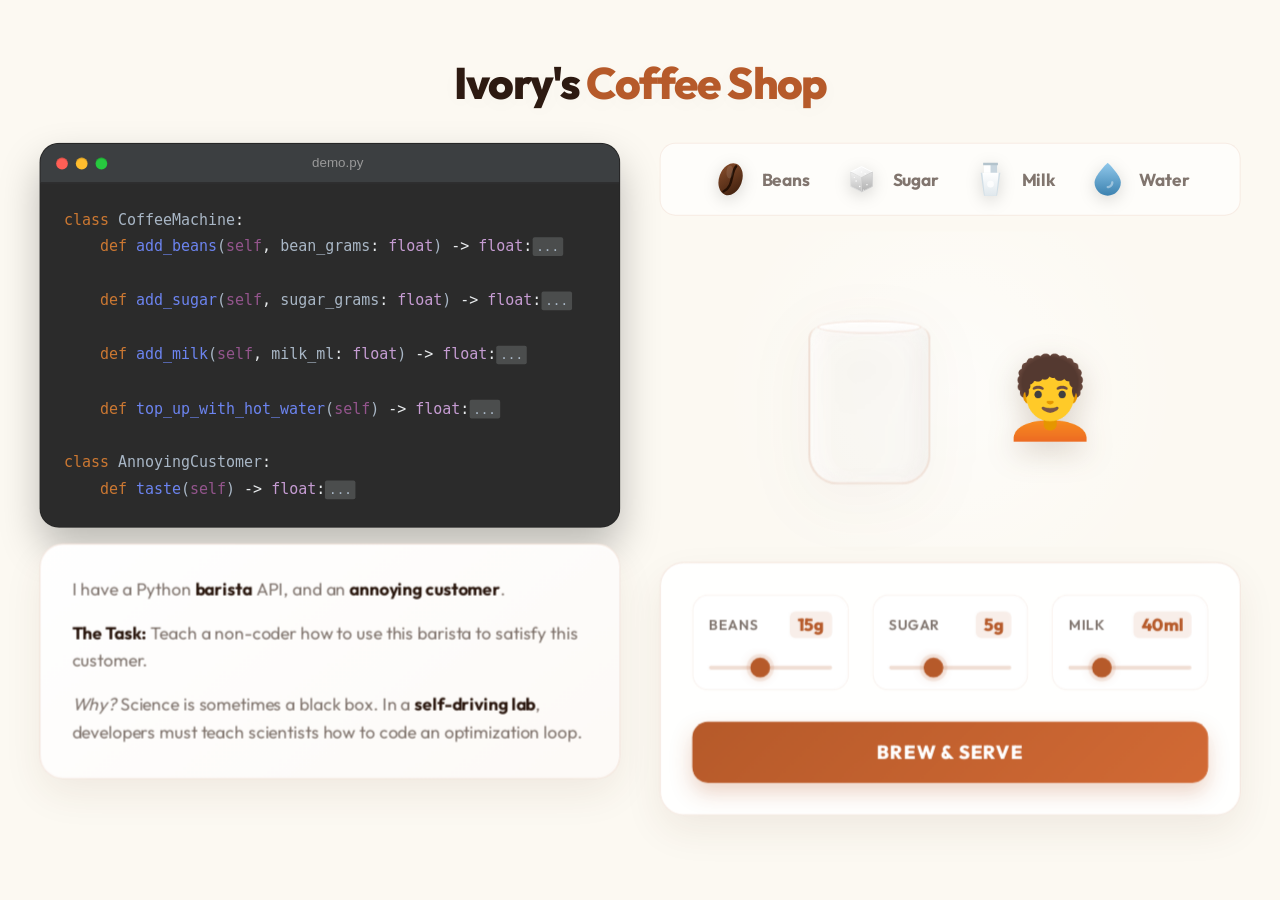
==== index.html @ 4c49ee83 "Convert to static web app for GitHub Pages" ====
<!DOCTYPE html>
<html lang="en">

<head>
    <meta charset="UTF-8">
    <meta name="viewport" content="width=device-width, initial-scale=1.0">
    <title>IvoryOS | Coffee Shop Demo</title>
    <link
        href="https://fonts.googleapis.com/css2?family=Outfit:wght@300;400;600;800&family=JetBrains+Mono:wght@400;700&display=swap"
        rel="stylesheet">
    <link rel="stylesheet" href="./static/css/style.css">
</head>

<body>
    <div class="app-shell">
        <header class="app-header">
            <h1>Ivory's <span>Coffee Shop</span></h1>
        </header>

        <div class="main-content">
            <!-- Left Side: Code & Context -->
            <div class="left-col">
                <div class="code-card">
                    <div class="pycharm-header">
                        <div class="dots"><span class="dot close"></span><span class="dot min"></span><span
                                class="dot max"></span></div>
                        <div class="title">demo.py</div>
                    </div>
                    <div class="pycharm-window">
                        <pre><code><span class="keyword">class</span> <span class="classname">CoffeeMachine</span><span class="punct">:</span>
    <span class="keyword">def</span> <span class="method">add_beans</span>(<span class="self">self</span><span class="punct">,</span> <span class="property">bean_grams</span><span class="punct">:</span> <span class="type">float</span>) <span class="punct">-&gt;</span> <span class="type">float</span><span class="punct">:</span><span class="folded">...</span>
    
    <span class="keyword">def</span> <span class="method">add_sugar</span>(<span class="self">self</span><span class="punct">,</span> <span class="property">sugar_grams</span><span class="punct">:</span> <span class="type">float</span>) <span class="punct">-&gt;</span> <span class="type">float</span><span class="punct">:</span><span class="folded">...</span>
    
    <span class="keyword">def</span> <span class="method">add_milk</span>(<span class="self">self</span><span class="punct">,</span> <span class="property">milk_ml</span><span class="punct">:</span> <span class="type">float</span>) <span class="punct">-&gt;</span> <span class="type">float</span><span class="punct">:</span><span class="folded">...</span>
    
    <span class="keyword">def</span> <span class="method">top_up_with_hot_water</span>(<span class="self">self</span>) <span class="punct">-&gt;</span> <span class="type">float</span><span class="punct">:</span><span class="folded">...</span>

<span class="keyword">class</span> <span class="classname">AnnoyingCustomer</span><span class="punct">:</span>
    <span class="keyword">def</span> <span class="method">taste</span>(<span class="self">self</span>) <span class="punct">-&gt;</span> <span class="type">float</span><span class="punct">:</span><span class="folded">...</span></code></pre>
                    </div>
                </div>

                <div class="task-description card">
                    <p>I have a Python <strong>barista</strong> API, and an <strong>annoying customer</strong>.</p>
                    <p><strong>The Task:</strong> Teach a non-coder how to use this barista to satisfy this customer.
                    </p>
                    <p><em>Why?</em> Science is sometimes a black box. In a <strong>self-driving lab</strong>,
                        developers must teach scientists how to code an optimization loop.</p>
                </div>
            </div>

            <!-- Right Side: Visualization & Sliders -->
            <div class="right-col">
                <!-- Legend Moved to Top -->
                <div class="legend">
                    <div class="legend-item"><img src="./static/img/coffee_bean.svg" class="legend-icon"
                            alt="Beans"> <span>Beans</span></div>
                    <div class="legend-item"><img src="./static/img/sugar_cube.svg" class="legend-icon"
                            alt="Sugar"> <span>Sugar</span></div>
                    <div class="legend-item"><img src="./static/img/milk.svg" class="legend-icon"
                            alt="Milk"> <span>Milk</span></div>
                    <div class="legend-item"><img src="./static/img/water.svg" class="legend-icon"
                            alt="Water"> <span>Water</span></div>
                </div>

                <div class="stage-card">
                    <div class="stage-content">
                        <!-- Mug -->
                        <div class="coffee-glass">
                            <div class="glass-rim"></div>
                            <div class="glass-body">
                                <div class="layers" id="layersContainer">
                                    <div class="layer layer-water" id="layerWater"></div>
                                    <div class="layer layer-milk" id="layerMilk"></div>
                                    <div class="layer layer-beans" id="layerBeans"></div>
                                    <div class="layer layer-sugar" id="layerSugar"></div>
                                </div>
                                <div class="mixed-liquid" id="mixedLiquid"></div>
                            </div>
                        </div>

                        <!-- Customer -->
                        <div class="customer-col">
                            <div class="speech-bubble" id="scoreBadge">SCORE: --</div>
                            <div class="avatar">🧑‍🦱</div>
                        </div>
                    </div>
                </div>

                <div class="sliders-card card">
                    <div class="sliders-grid">
                        <div class="slider-group">
                            <div class="slider-head">
                                <span class="label">Beans</span>
                                <output id="valBeans">15g</output>
                            </div>
                            <input type="range" id="inputBeans" min="5" max="30" step="1" value="15">
                        </div>
                        <div class="slider-group">
                            <div class="slider-head">
                                <span class="label">Sugar</span>
                                <output id="valSugar">5g</output>
                            </div>
                            <input type="range" id="inputSugar" min="0" max="15" step="1" value="5">
                        </div>
                        <div class="slider-group">
                            <div class="slider-head">
                                <span class="label">Milk</span>
                                <output id="valMilk">40ml</output>
                            </div>
                            <input type="range" id="inputMilk" min="0" max="180" step="1" value="40">
                        </div>
                    </div>
                    <button id="stepBtn" class="primary-btn">Brew & Serve</button>
                </div>
            </div>
        </div>
    </div>

    <script src="./static/js/main.js"></script>
</body>

</html>
---- static/css/style.css ----
@import url('https://fonts.googleapis.com/css2?family=Outfit:wght@300;400;600;800&family=JetBrains+Mono:wght@400;700&display=swap');

:root {
    --bg-main: #fcf9f2;
    --text-main: #2d1a11;
    --text-muted: rgba(45, 26, 17, 0.6);
    --card-bg: rgba(255, 255, 255, 0.9);
    --card-border: rgba(182, 90, 42, 0.15);
    --accent: #b65a2a;
    --accent-hover: #d26a35;
    --accent-glow: rgba(182, 90, 42, 0.3);
    
    --water: linear-gradient(180deg, rgba(200, 230, 250, 0.6), rgba(160, 210, 235, 0.8));
    --milk: linear-gradient(180deg, rgba(250, 245, 240, 0.98), rgba(240, 230, 220, 0.98));
    --coffee-bean: linear-gradient(180deg, #5c3520, #3e2010);
    --sugar: linear-gradient(135deg, rgba(255,255,255,0.95), rgba(235,235,235,0.9));
    
    --pycharm-bg: #2b2b2b;
    --pycharm-text: #a9b7c6;
    --pycharm-header: #3c3f41;
}

* {
    margin: 0;
    padding: 0;
    box-sizing: border-box;
}

html, body {
    margin: 0;
    height: 100%;
}

body {
    background-color: var(--bg-main);
    color: var(--text-main);
    font-family: 'Outfit', sans-serif;
    display: flex;
    align-items: center;
    justify-content: center;
    overflow: hidden;
}

.app-shell {
    width: 1300px;
    height: 850px;
    flex-shrink: 0;
    padding: 1.5rem 2.5rem 2.5rem 2.5rem;
    display: flex;
    flex-direction: column;
    gap: 1.5rem;
    animation: fadeIn 0.8s ease-out;
    transform: scale(var(--app-scale, 1));
    transform-origin: center center;
}

@keyframes fadeIn {
    from { opacity: 0; transform: translateY(15px); }
    to { opacity: 1; transform: translateY(0); }
}

.app-header {
    text-align: center;
    flex-shrink: 0;
}

.app-header h1 {
    margin-top: 0;
    margin-bottom: 0.5rem;
    font-size: 2.8rem;
    font-weight: 800;
    letter-spacing: -0.03em;
    color: var(--text-main);
    text-shadow: 0 4px 20px rgba(0,0,0,0.03);
}

.app-header h1 span { 
    color: var(--accent);
}

.main-content {
    display: grid;
    grid-template-columns: 1fr 1fr;
    gap: 2.5rem;
    flex-grow: 1;
    min-height: 0;
}

.left-col, .right-col {
    display: flex;
    flex-direction: column;
    gap: 1rem;
    justify-content: flex-start;
}

/* Bright Light Mode Card */
.card {
    background: var(--card-bg);
    backdrop-filter: blur(20px);
    -webkit-backdrop-filter: blur(20px);
    border: 1px solid var(--card-border);
    border-radius: 24px;
    box-shadow: 0 16px 40px rgba(87, 55, 31, 0.08), inset 0 2px 4px rgba(255, 255, 255, 0.8);
    padding: 2rem;
    transition: transform 0.3s ease, box-shadow 0.3s ease;
}

.card:hover {
    box-shadow: 0 24px 50px rgba(87, 55, 31, 0.12), inset 0 2px 4px rgba(255, 255, 255, 0.8);
}

/* Code Card (PyCharm exact styling) */
.code-card {
    border-radius: 20px;
    overflow: hidden;
    background: var(--pycharm-bg);
    border: 1px solid rgba(0,0,0,0.15);
    box-shadow: 0 20px 40px rgba(0, 0, 0, 0.25);
}

.pycharm-header {
    background: var(--pycharm-header);
    padding: 12px 16px;
    display: flex;
    align-items: center;
    border-bottom: 1px solid #2b2b2b;
}

.dots { display: flex; gap: 8px; }
.dot { width: 12px; height: 12px; border-radius: 50%; box-shadow: inset 0 1px 1px rgba(0,0,0,0.2); }
.dot.close { background: #ff5f56; }
.dot.min { background: #ffbd2e; }
.dot.max { background: #27c93f; }

.pycharm-header .title {
    color: #999;
    font-size: 0.85rem;
    font-family: -apple-system, sans-serif;
    margin: 0 auto;
    transform: translateX(-18px);
}

.pycharm-window {
    color: var(--pycharm-text);
    padding: 1.5rem;
    font-family: 'JetBrains Mono', monospace;
    font-size: 0.95rem;
    line-height: 1.8;
}

.pycharm-window pre {
    margin: 0;
}

/* Exact PyCharm Darcula Colors */
.keyword { color: #cc7832; }
.classname { color: #a9b7c6; }
.method { color: #6c84f0; }
.self { color: #94558D; }
.type { color: #c69cd3; }
.usages { color: #787878; font-size: 0.85em; font-style: italic; }
.docstring { color: #629755; }
.property { color: #a9b7c6; }
.number { color: #6897bb; }
.punct { color: #e9ecee; }
.folded { background: #4b4d4d; color: #a9b7c6; padding: 2px 4px; border-radius: 2px; font-size: 0.8rem; }

/* Text Content */
.task-description {
    background: linear-gradient(145deg, #ffffff, #fdfaf7);
}

.task-description p {
    margin: 0 0 1rem 0;
    line-height: 1.6;
    color: var(--text-muted);
    font-size: 1.1rem;
    font-weight: 400;
}

.task-description p:last-child { margin-bottom: 0; }
.task-description strong { color: var(--text-main); font-weight: 700; }

/* Visualization Area */
.stage-card {
    display: flex;
    flex-direction: column;
    align-items: center;
    justify-content: center;
    padding: 2rem 2rem 1rem 2rem;
    min-height: 320px;
    background: radial-gradient(circle at center, rgba(255,255,255,0.6) 0%, transparent 70%);
}

.stage-content {
    display: flex;
    align-items: center;
    justify-content: center;
    gap: 4rem;
    width: 100%;
}

/* Glass Cup */
.coffee-glass {
    position: relative;
    width: 140px;
    padding-top: 10px;
    filter: drop-shadow(0 20px 30px rgba(87,55,31,0.15));
}

.glass-rim {
    width: 106px;
    height: 14px;
    margin: 0 auto -7px;
    border-radius: 50%;
    background: rgba(255,255,255,0.6);
    border: 2px solid rgba(182, 90, 42, 0.1);
    box-shadow: inset 0 2px 4px rgba(255,255,255,0.8), 0 -2px 10px rgba(255,255,255,0.4);
    position: relative;
    z-index: 10;
}

.glass-body {
    position: relative;
    width: 124px;
    height: 160px;
    margin: 0 auto;
    border-radius: 12px 12px 30px 30px;
    border: 2px solid rgba(182, 90, 42, 0.15);
    border-top: none;
    background: rgba(255,255,255,0.2);
    backdrop-filter: blur(8px);
    -webkit-backdrop-filter: blur(8px);
    box-shadow: inset 10px 0 20px rgba(255,255,255,0.5), inset -10px 0 20px rgba(87,55,31,0.05);
    overflow: hidden;
    z-index: 5;
}

/* Fix upside-down issue */
.layers {
    display: flex;
    flex-direction: column;
    justify-content: flex-end; /* Stacks bottom to top */
    height: 100%;
    width: 100%;
    position: absolute;
    bottom: 0;
    left: 0;
}

.layer {
    width: 100%;
    height: 0%; /* JS updates height proportionally */
    transition: height 0.6s cubic-bezier(0.2, 0.8, 0.2, 1);
    flex-shrink: 0;
}

.layer-sugar { background: var(--sugar); }
.layer-beans { background: var(--coffee-bean); }
.layer-milk { background: var(--milk); }
.layer-water { background: var(--water); }

.mixed-liquid {
    position: absolute;
    left: 0;
    right: 0;
    bottom: 0;
    height: 0%;
    background: transparent;
    opacity: 0;
    transition: opacity 0.8s ease;
    z-index: 10;
}

/* Legend */
.legend {
    display: flex;
    flex-direction: row;
    justify-content: center;
    gap: 32px;
    background: rgba(255,255,255,0.6);
    padding: 1rem 2rem;
    border-radius: 16px;
    border: 1px solid rgba(182, 90, 42, 0.1);
}

.legend-item { 
    display: flex; 
    align-items: center; 
    gap: 12px;
    font-size: 1.1rem;
    font-weight: 700;
    color: var(--text-muted);
    transition: color 0.3s;
}

.legend-item:hover {
    color: var(--text-main);
}

.legend-icon { 
    width: 40px; 
    height: 40px; 
    object-fit: contain; 
    filter: drop-shadow(0 4px 8px rgba(0,0,0,0.15));
}

/* Customer */
.customer-col {
    display: flex;
    flex-direction: column;
    align-items: center;
    position: relative;
    animation: float 4s ease-in-out infinite;
}

@keyframes float {
    0%, 100% { transform: translateY(0); }
    50% { transform: translateY(-10px); }
}

.avatar { 
    font-size: 5rem; 
    line-height: 1;
    filter: drop-shadow(0 10px 15px rgba(87,55,31,0.2));
}

.speech-bubble {
    position: absolute;
    top: -60px;
    background: #fff;
    border: 2px solid var(--accent);
    border-radius: 16px;
    padding: 8px 16px;
    font-weight: 800;
    font-size: 1.2rem;
    color: var(--accent);
    box-shadow: 0 10px 20px rgba(182, 90, 42, 0.15);
    display: none;
    white-space: nowrap;
    z-index: 10;
}

.speech-bubble::after {
    content: '';
    position: absolute;
    bottom: -10px;
    left: 50%;
    transform: translateX(-50%);
    border-width: 8px 8px 0;
    border-style: solid;
    border-color: var(--accent) transparent transparent transparent;
}

/* Sliders */
.sliders-grid {
    display: flex;
    flex-direction: column;
    gap: 1.5rem;
    margin-bottom: 2rem;
}

@media (min-width: 800px) {
    .sliders-grid {
        flex-direction: row;
        justify-content: space-between;
    }
}

.slider-group { 
    flex: 1; 
    background: rgba(255,255,255,0.6);
    padding: 1rem;
    border-radius: 16px;
    border: 1px solid rgba(182, 90, 42, 0.08);
}

.slider-head {
    display: flex;
    justify-content: space-between;
    align-items: center;
    margin-bottom: 1rem;
}

.slider-head span.label {
    font-size: 0.9rem;
    font-weight: 600;
    text-transform: uppercase;
    letter-spacing: 0.05em;
    color: var(--text-muted);
}

.slider-head output {
    font-size: 1.1rem;
    font-weight: 800;
    color: var(--accent);
    background: rgba(182, 90, 42, 0.1);
    padding: 2px 8px;
    border-radius: 6px;
}

/* Custom Range Slider Styling */
input[type="range"] {
    -webkit-appearance: none;
    width: 100%;
    background: transparent;
}

input[type="range"]::-webkit-slider-thumb {
    -webkit-appearance: none;
    height: 20px;
    width: 20px;
    border-radius: 50%;
    background: var(--accent);
    cursor: pointer;
    margin-top: -8px;
    box-shadow: 0 0 10px rgba(182, 90, 42, 0.3), 0 0 0 4px rgba(182, 90, 42, 0.1);
    transition: transform 0.2s, box-shadow 0.2s;
}

input[type="range"]::-webkit-slider-thumb:hover {
    transform: scale(1.2);
    box-shadow: 0 0 15px rgba(182, 90, 42, 0.4), 0 0 0 6px rgba(182, 90, 42, 0.2);
}

input[type="range"]::-webkit-slider-runnable-track {
    width: 100%;
    height: 4px;
    cursor: pointer;
    background: rgba(182, 90, 42, 0.2);
    border-radius: 2px;
}

input[type="range"]:focus {
    outline: none;
}

.primary-btn {
    background: linear-gradient(135deg, var(--accent), #d26a35);
    color: #fff;
    border: none;
    border-radius: 16px;
    padding: 1.2rem 2rem;
    font-size: 1.2rem;
    font-weight: 800;
    font-family: 'Outfit', sans-serif;
    cursor: pointer;
    width: 100%;
    letter-spacing: 0.05em;
    text-transform: uppercase;
    box-shadow: 0 10px 20px rgba(182, 90, 42, 0.25);
    transition: all 0.3s cubic-bezier(0.2, 0.8, 0.2, 1);
    position: relative;
    overflow: hidden;
}

.primary-btn::before {
    content: '';
    position: absolute;
    top: 0; left: -100%;
    width: 50%; height: 100%;
    background: linear-gradient(90deg, transparent, rgba(255,255,255,0.3), transparent);
    transform: skewX(-20deg);
    transition: 0.5s;
}

.primary-btn:hover { 
    transform: translateY(-4px); 
    box-shadow: 0 15px 30px rgba(182, 90, 42, 0.35);
    background: linear-gradient(135deg, var(--accent-hover), #e67d45);
}

.primary-btn:hover::before {
    left: 150%;
}

.primary-btn:active {
    transform: translateY(0);
    box-shadow: 0 5px 10px rgba(182, 90, 42, 0.2);
}
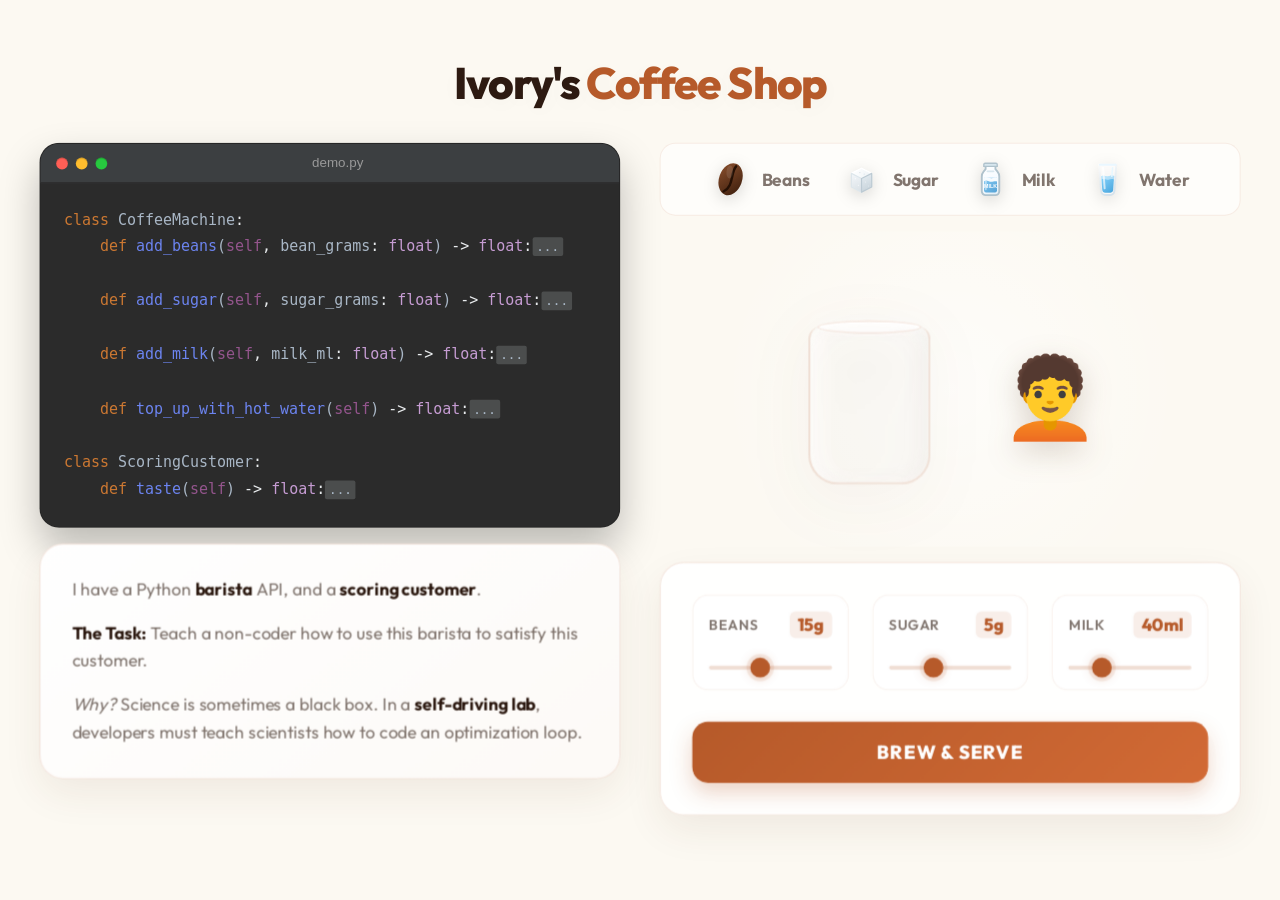
==== commit 28b2b018: "Refactor demo into a modular Flask plugin-based app with enhanced visuals" ====
--- a/index.html
+++ b/index.html
@@ -36,13 +36,13 @@
     
     <span class="keyword">def</span> <span class="method">top_up_with_hot_water</span>(<span class="self">self</span>) <span class="punct">-&gt;</span> <span class="type">float</span><span class="punct">:</span><span class="folded">...</span>
 
-<span class="keyword">class</span> <span class="classname">AnnoyingCustomer</span><span class="punct">:</span>
+<span class="keyword">class</span> <span class="classname">ScoringCustomer</span><span class="punct">:</span>
     <span class="keyword">def</span> <span class="method">taste</span>(<span class="self">self</span>) <span class="punct">-&gt;</span> <span class="type">float</span><span class="punct">:</span><span class="folded">...</span></code></pre>
                     </div>
                 </div>
 
                 <div class="task-description card">
-                    <p>I have a Python <strong>barista</strong> API, and an <strong>annoying customer</strong>.</p>
+                    <p>I have a Python <strong>barista</strong> API, and a <strong>scoring customer</strong>.</p>
                     <p><strong>The Task:</strong> Teach a non-coder how to use this barista to satisfy this customer.
                     </p>
                     <p><em>Why?</em> Science is sometimes a black box. In a <strong>self-driving lab</strong>,
@@ -54,13 +54,13 @@
             <div class="right-col">
                 <!-- Legend Moved to Top -->
                 <div class="legend">
-                    <div class="legend-item"><img src="./static/img/coffee_bean.svg" class="legend-icon"
+                    <div class="legend-item"><img src="./barista_visual_plugin/static/img/coffee_bean.svg" class="legend-icon"
                             alt="Beans"> <span>Beans</span></div>
-                    <div class="legend-item"><img src="./static/img/sugar_cube.svg" class="legend-icon"
+                    <div class="legend-item"><img src="./barista_visual_plugin/static/img/sugar_cube.svg" class="legend-icon"
                             alt="Sugar"> <span>Sugar</span></div>
-                    <div class="legend-item"><img src="./static/img/milk.svg" class="legend-icon"
+                    <div class="legend-item"><img src="./barista_visual_plugin/static/img/milk.svg" class="legend-icon"
                             alt="Milk"> <span>Milk</span></div>
-                    <div class="legend-item"><img src="./static/img/water.svg" class="legend-icon"
+                    <div class="legend-item"><img src="./barista_visual_plugin/static/img/water.svg" class="legend-icon"
                             alt="Water"> <span>Water</span></div>
                 </div>
 
@@ -121,4 +121,4 @@
     <script src="./static/js/main.js"></script>
 </body>
 
-</html>+</html>
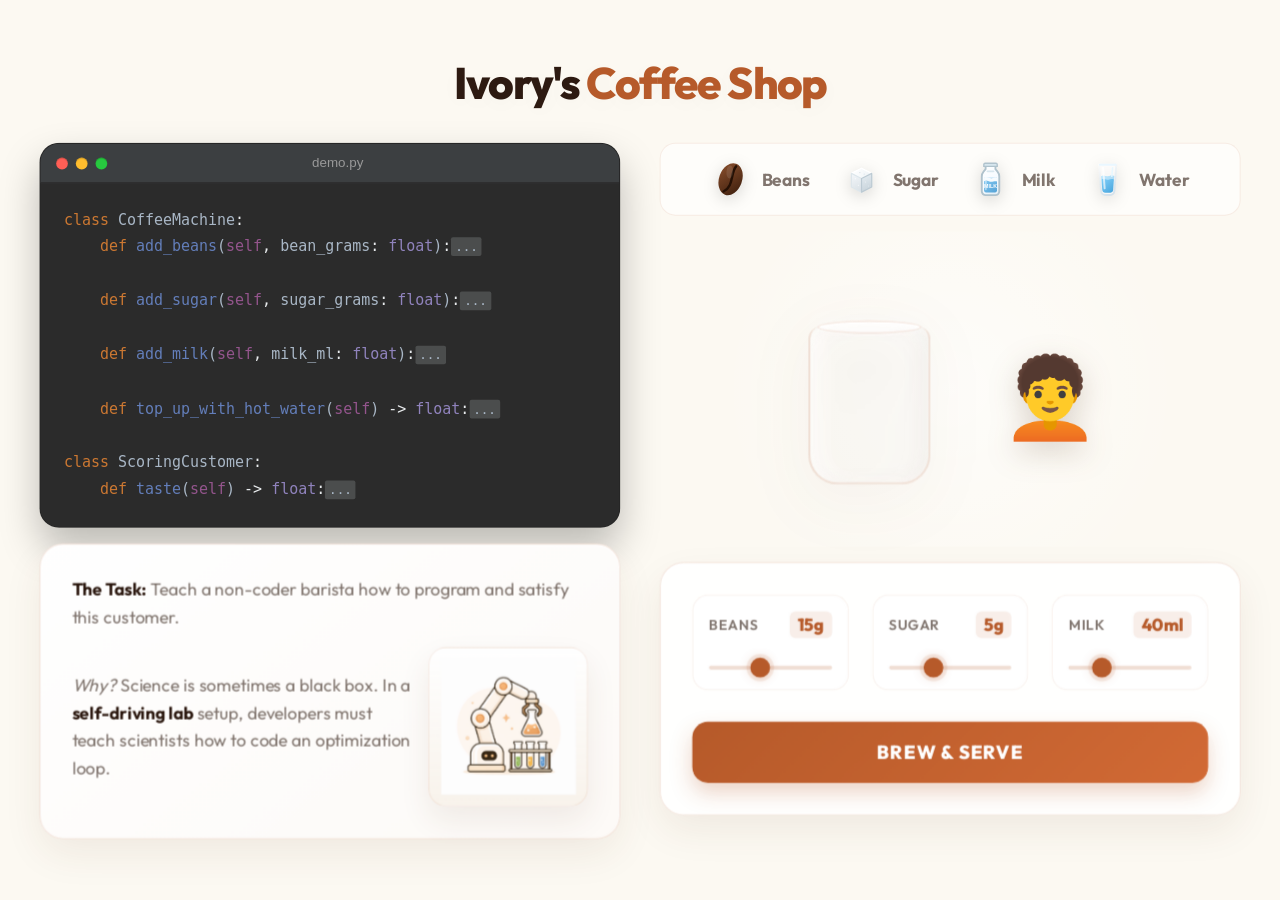
==== commit aebb22c4: "Remove unused SVG assets, update styles and improve accessibility" ====
--- a/index.html
+++ b/index.html
@@ -28,11 +28,11 @@
                     </div>
                     <div class="pycharm-window">
                         <pre><code><span class="keyword">class</span> <span class="classname">CoffeeMachine</span><span class="punct">:</span>
-    <span class="keyword">def</span> <span class="method">add_beans</span>(<span class="self">self</span><span class="punct">,</span> <span class="property">bean_grams</span><span class="punct">:</span> <span class="type">float</span>) <span class="punct">-&gt;</span> <span class="type">float</span><span class="punct">:</span><span class="folded">...</span>
+    <span class="keyword">def</span> <span class="method">add_beans</span>(<span class="self">self</span><span class="punct">,</span> <span class="property">bean_grams</span><span class="punct">:</span> <span class="type">float</span>)<span class="punct">:</span><span class="folded">...</span>
     
-    <span class="keyword">def</span> <span class="method">add_sugar</span>(<span class="self">self</span><span class="punct">,</span> <span class="property">sugar_grams</span><span class="punct">:</span> <span class="type">float</span>) <span class="punct">-&gt;</span> <span class="type">float</span><span class="punct">:</span><span class="folded">...</span>
+    <span class="keyword">def</span> <span class="method">add_sugar</span>(<span class="self">self</span><span class="punct">,</span> <span class="property">sugar_grams</span><span class="punct">:</span> <span class="type">float</span>)<span class="punct">:</span><span class="folded">...</span>
     
-    <span class="keyword">def</span> <span class="method">add_milk</span>(<span class="self">self</span><span class="punct">,</span> <span class="property">milk_ml</span><span class="punct">:</span> <span class="type">float</span>) <span class="punct">-&gt;</span> <span class="type">float</span><span class="punct">:</span><span class="folded">...</span>
+    <span class="keyword">def</span> <span class="method">add_milk</span>(<span class="self">self</span><span class="punct">,</span> <span class="property">milk_ml</span><span class="punct">:</span> <span class="type">float</span>)<span class="punct">:</span><span class="folded">...</span>
     
     <span class="keyword">def</span> <span class="method">top_up_with_hot_water</span>(<span class="self">self</span>) <span class="punct">-&gt;</span> <span class="type">float</span><span class="punct">:</span><span class="folded">...</span>
 
@@ -42,11 +42,19 @@
                 </div>
 
                 <div class="task-description card">
-                    <p>I have a Python <strong>barista</strong> API, and a <strong>scoring customer</strong>.</p>
-                    <p><strong>The Task:</strong> Teach a non-coder how to use this barista to satisfy this customer.
+<!--                    <p>I have a Python <strong>barista</strong>, and a <strong>scoring customer</strong>.</p>-->
+                    <p><strong>The Task:</strong> Teach a non-coder barista how to program and satisfy this customer.
                     </p>
-                    <p><em>Why?</em> Science is sometimes a black box. In a <strong>self-driving lab</strong>,
-                        developers must teach scientists how to code an optimization loop.</p>
+                    <div class="why-block">
+                        <div class="why-copy">
+                            <p><em>Why?</em> Science is sometimes a black box. In a <strong>self-driving lab</strong> setup,
+                                developers must teach scientists how to code an optimization loop.</p>
+                        </div>
+                        <figure class="why-figure">
+                            <img src="./static/img/sdl.png" class="why-illustration"
+                                alt="Illustration of a self-driving lab robot handling a flask beside test tubes">
+                        </figure>
+                    </div>
                 </div>
             </div>
 
@@ -95,21 +103,21 @@
                                 <span class="label">Beans</span>
                                 <output id="valBeans">15g</output>
                             </div>
-                            <input type="range" id="inputBeans" min="5" max="30" step="1" value="15">
+                            <label for="inputBeans"></label><input type="range" id="inputBeans" min="5" max="30" step="1" value="15">
                         </div>
                         <div class="slider-group">
                             <div class="slider-head">
                                 <span class="label">Sugar</span>
                                 <output id="valSugar">5g</output>
                             </div>
-                            <input type="range" id="inputSugar" min="0" max="15" step="1" value="5">
+                            <label for="inputSugar"></label><input type="range" id="inputSugar" min="0" max="15" step="1" value="5">
                         </div>
                         <div class="slider-group">
                             <div class="slider-head">
                                 <span class="label">Milk</span>
                                 <output id="valMilk">40ml</output>
                             </div>
-                            <input type="range" id="inputMilk" min="0" max="180" step="1" value="40">
+                            <label for="inputMilk"></label><input type="range" id="inputMilk" min="0" max="180" step="1" value="40">
                         </div>
                     </div>
                     <button id="stepBtn" class="primary-btn">Brew & Serve</button>
--- a/static/css/style.css
+++ b/static/css/style.css
@@ -155,9 +155,9 @@
 /* Exact PyCharm Darcula Colors */
 .keyword { color: #cc7832; }
 .classname { color: #a9b7c6; }
-.method { color: #6c84f0; }
+.method { color: #637eba; }
 .self { color: #94558D; }
-.type { color: #c69cd3; }
+.type { color: #9083bd; }
 .usages { color: #787878; font-size: 0.85em; font-style: italic; }
 .docstring { color: #629755; }
 .property { color: #a9b7c6; }
@@ -180,6 +180,46 @@
 
 .task-description p:last-child { margin-bottom: 0; }
 .task-description strong { color: var(--text-main); font-weight: 700; }
+
+.why-block {
+    display: grid;
+    grid-template-columns: minmax(0, 1.5fr) minmax(150px, 0.7fr);
+    gap: 1rem;
+    align-items: center;
+}
+
+.why-copy p {
+    margin-bottom: 0;
+}
+
+.why-figure {
+    margin: 0;
+    padding: 0.7rem;
+    border-radius: 18px;
+    background: linear-gradient(180deg, rgba(255,255,255,0.98), rgba(248, 242, 234, 0.92));
+    border: 1px solid rgba(182, 90, 42, 0.1);
+    box-shadow: inset 0 1px 0 rgba(255,255,255,0.8), 0 14px 30px rgba(87, 55, 31, 0.08);
+}
+
+.why-illustration {
+    display: block;
+    width: 100%;
+    max-width: 200px;
+    margin: 0 auto;
+    height: auto;
+    object-fit: contain;
+}
+
+@media (max-width: 980px) {
+    .why-block {
+        grid-template-columns: 1fr;
+    }
+
+    .why-figure {
+        max-width: 220px;
+        justify-self: center;
+    }
+}
 
 /* Visualization Area */
 .stage-card {
